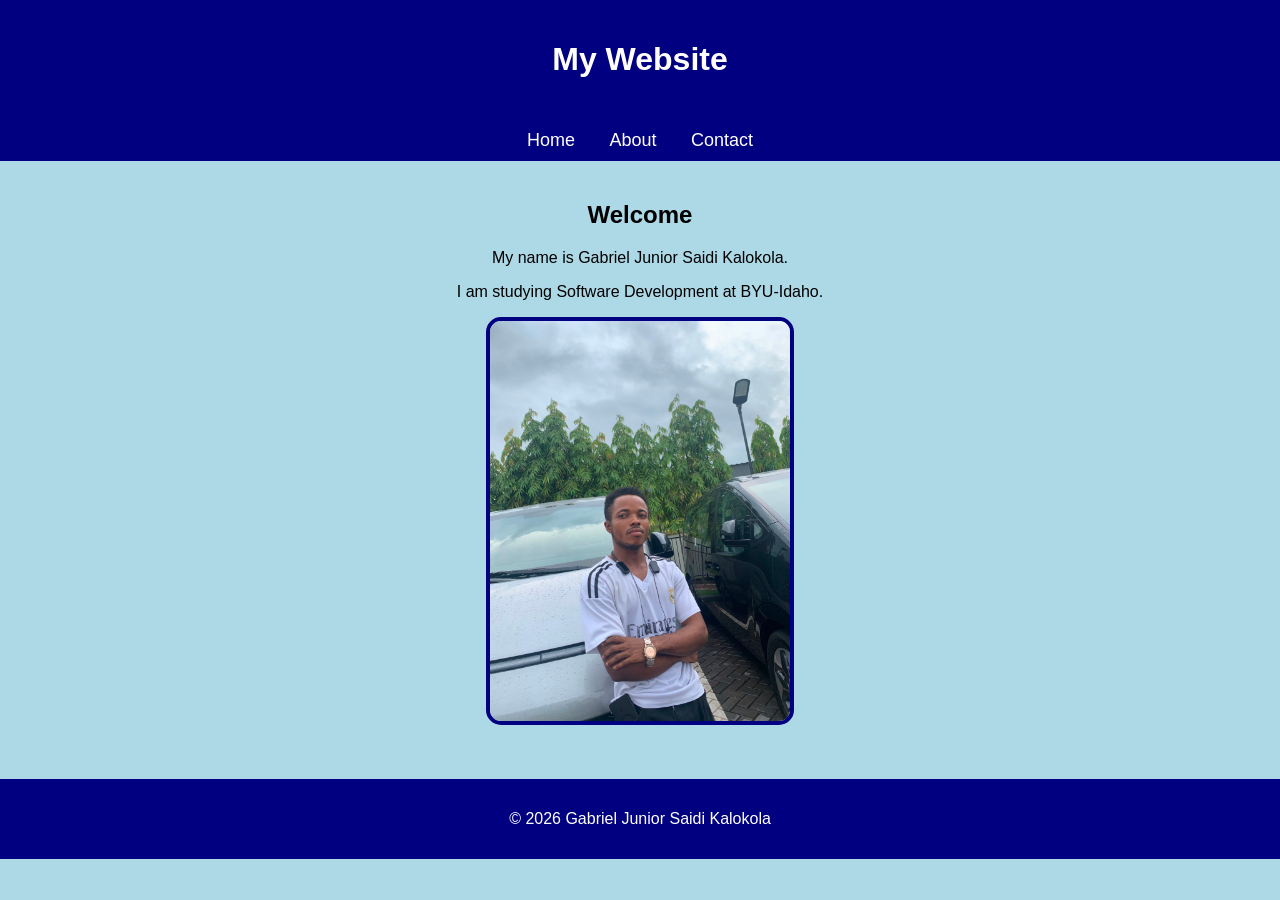
==== index.html @ b0e5aeeb "Add portfolio website Add portfolio website" ====
<!DOCTYPE html>
<html lang="en">

<head>
    <meta charset="UTF-8">
    <title>My Website</title>
    <link rel="stylesheet" href="style.css">
</head>

<body>

<header>
    <h1>My Website</h1>
</header>

<nav>
    <a href="index.html">Home</a>
    <a href="about.html">About</a>
    <a href="contact.html">Contact</a>
</nav>

<main>

<h2>Welcome</h2>

<p>My name is Gabriel Junior Saidi Kalokola.</p>

<p>I am studying Software Development at BYU-Idaho.</p>

<img src="myphoto.jpg" alt="My Photo">

</main>

<footer>

<p>© 2026 Gabriel Junior Saidi Kalokola</p>

</footer>

</body>
</html>
---- style.css ----
body {
    font-family: Arial, sans-serif;
    margin: 0;
    text-align: center;
    background-color: lightblue;
}

header {
    background-color: navy;
    color: white;
    padding: 20px;
}

nav {
    background-color: navy;
    padding: 10px;
}

nav a {
    color: white;
    text-decoration: none;
    margin: 15px;
    font-size: 18px;
}

main {
    padding: 20px;
}

img {
    max-width: 300px;
    width: 100%;
    height: auto;
    border-radius: 15px;
    border: 4px solid navy;
}

footer {
    background-color: navy;
    color: white;
    padding: 15px;
    margin-top: 30px;
}

ul,
ol {
    width: fit-content;
    margin: 20px auto;
    text-align: left;
}

/* Formulaire */
form {
    width: 350px;
    margin: 30px auto;
    text-align: left;
}

input,
textarea {
    width: 100%;
    padding: 8px;
    margin-top: 5px;
    margin-bottom: 10px;
    box-sizing: border-box;
}

input[type="submit"] {
    background-color: navy;
    color: white;
    border: none;
    cursor: pointer;
    padding: 10px;
}

input[type="submit"]:hover {
    background-color: darkblue;
}
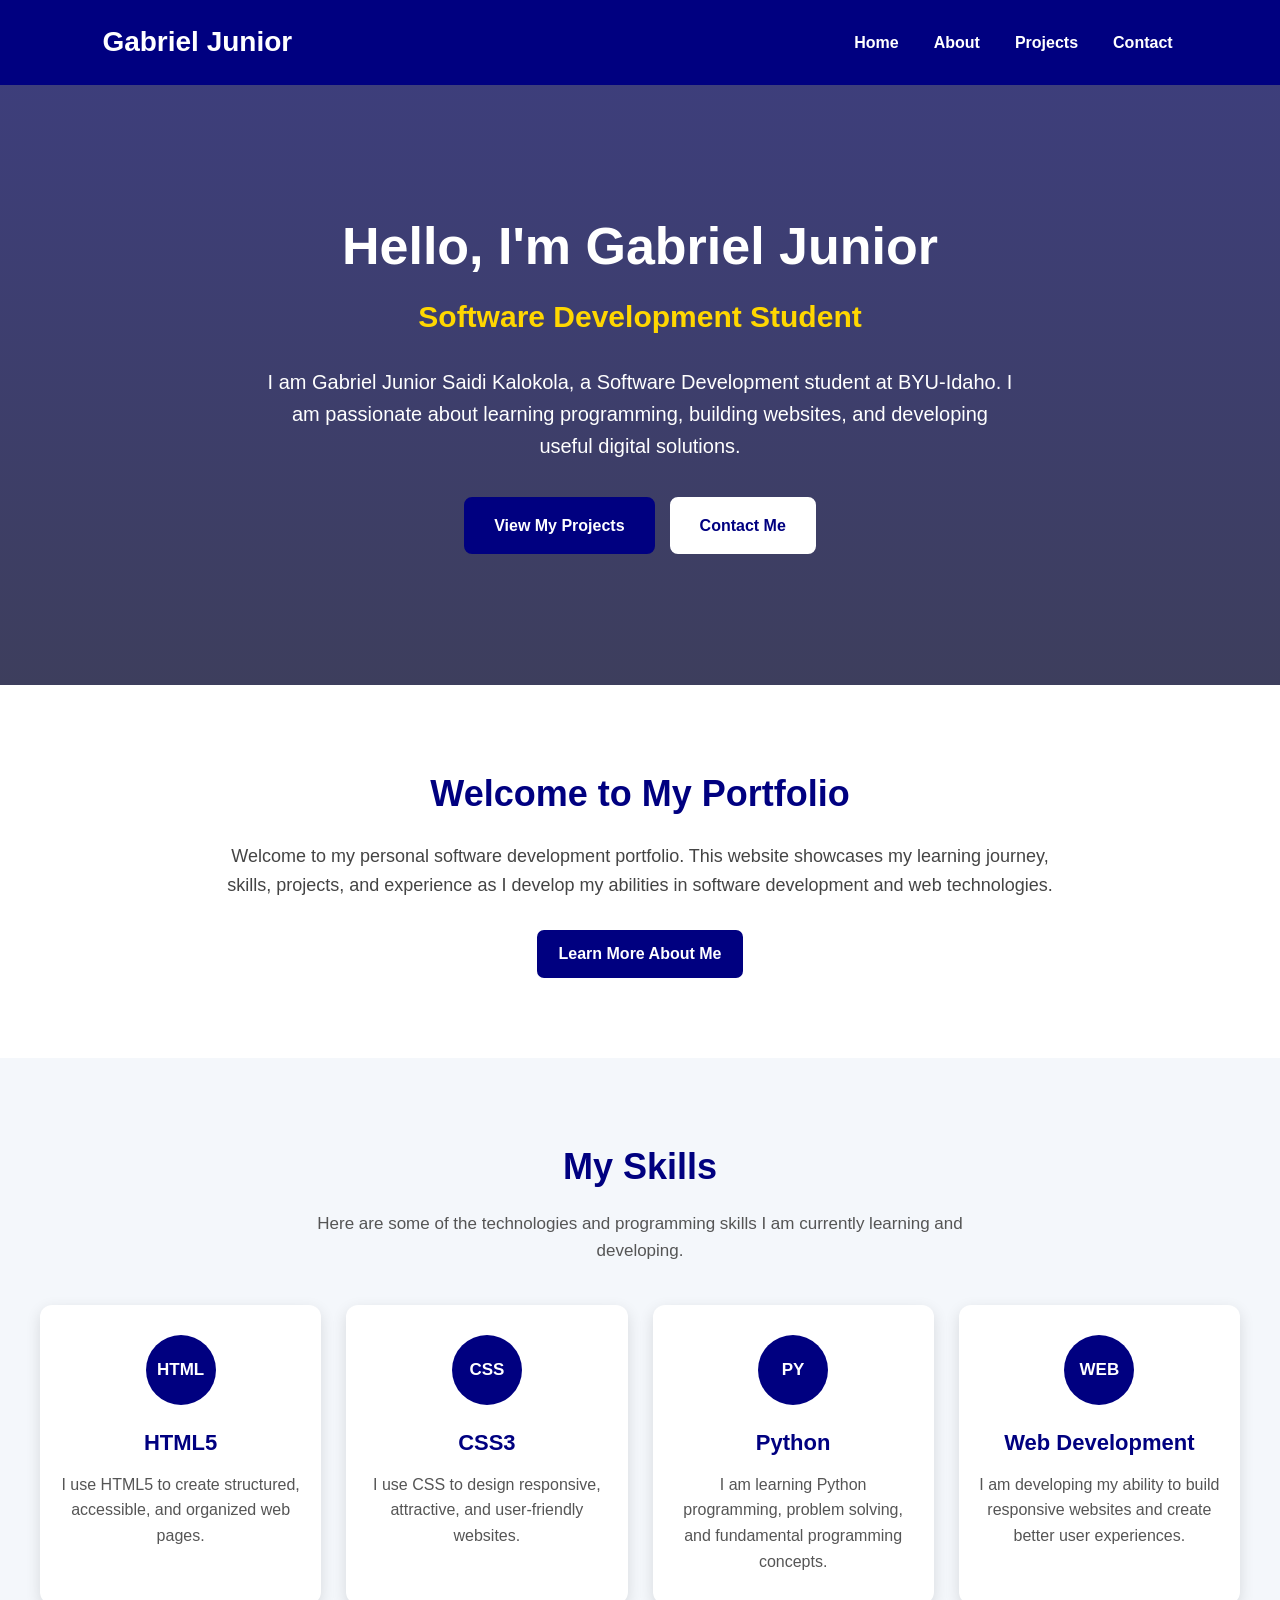
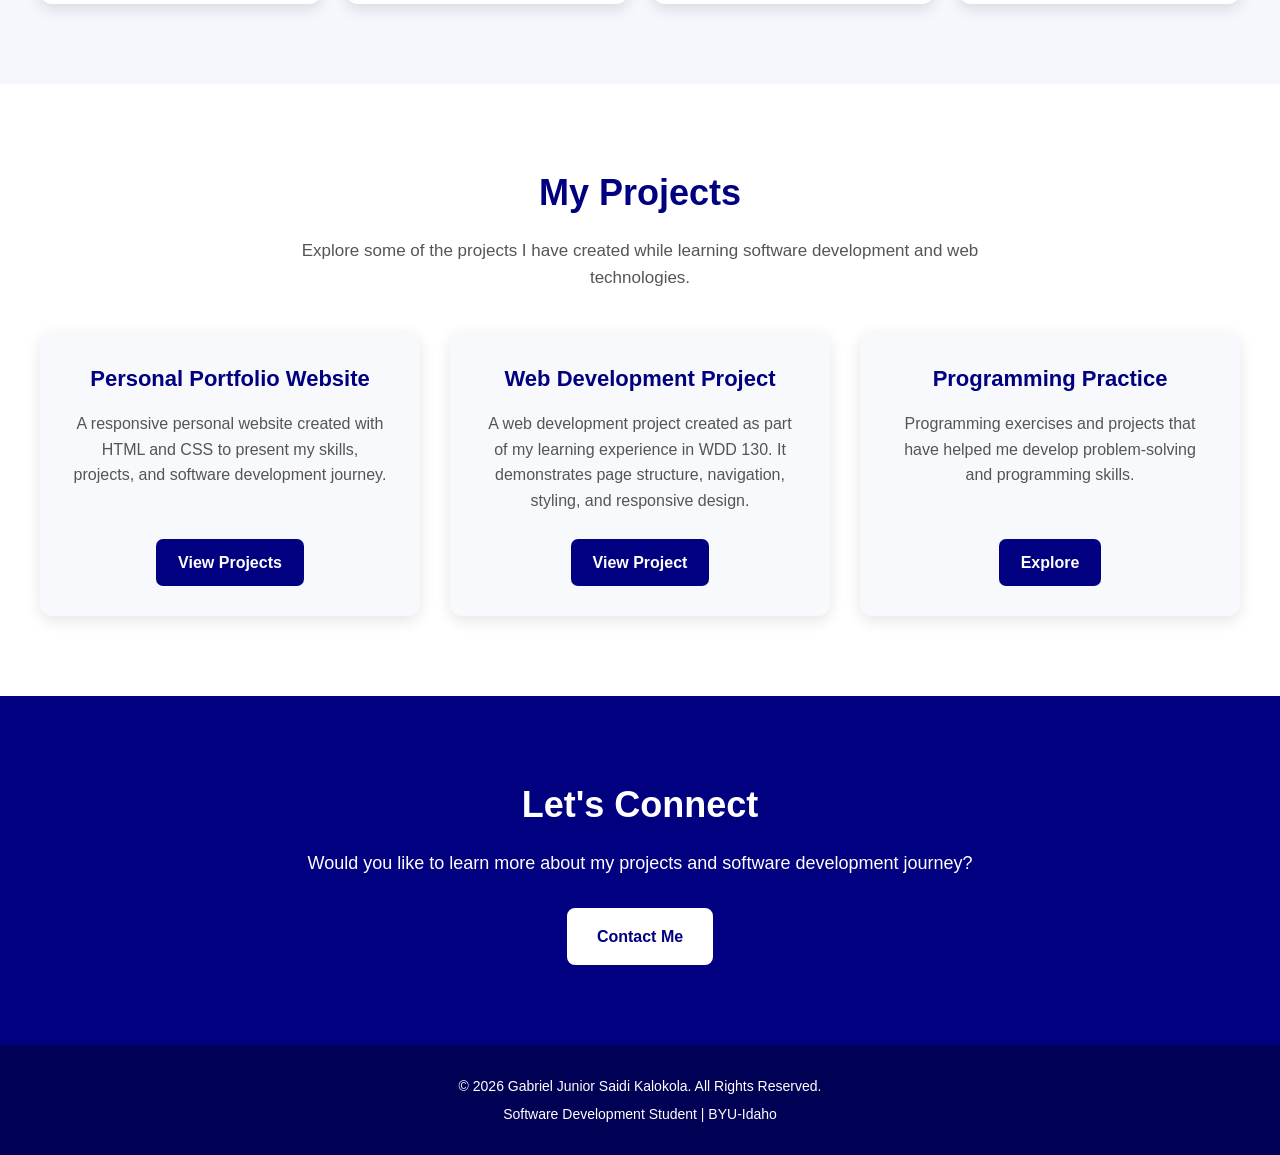
==== commit 6310a34a: "Add final portfolio pages Add portfolio website" ====
--- a/index.html
+++ b/index.html
@@ -3,39 +3,288 @@
 
 <head>
     <meta charset="UTF-8">
-    <title>My Website</title>
+    <meta name="viewport" content="width=device-width, initial-scale=1.0">
+
+    <meta name="description"
+        content="Gabriel Junior Saidi Kalokola - Software Development student portfolio. Explore my skills, projects, and web development journey.">
+
+    <title>Home | Gabriel Junior Saidi Kalokola</title>
+
     <link rel="stylesheet" href="style.css">
 </head>
 
 <body>
 
-<header>
-    <h1>My Website</h1>
-</header>
-
-<nav>
-    <a href="index.html">Home</a>
-    <a href="about.html">About</a>
-    <a href="contact.html">Contact</a>
-</nav>
-
-<main>
-
-<h2>Welcome</h2>
-
-<p>My name is Gabriel Junior Saidi Kalokola.</p>
-
-<p>I am studying Software Development at BYU-Idaho.</p>
-
-<img src="myphoto.jpg" alt="My Photo">
-
-</main>
-
-<footer>
-
-<p>© 2026 Gabriel Junior Saidi Kalokola</p>
-
-</footer>
+    <!-- HEADER -->
+    <header>
+
+        <div class="logo">
+            Gabriel Junior
+        </div>
+
+        <nav>
+            <a href="index.html">Home</a>
+            <a href="about.html">About</a>
+            <a href="gallery.html">Projects</a>
+            <a href="contact.html">Contact</a>
+        </nav>
+
+    </header>
+
+
+    <!-- MAIN CONTENT -->
+    <main>
+
+        <!-- HERO SECTION -->
+        <section class="hero">
+
+            <div class="hero-content">
+
+                <h1>
+                    Hello, I'm Gabriel Junior
+                </h1>
+
+                <h2>
+                    Software Development Student
+                </h2>
+
+                <p>
+                    I am Gabriel Junior Saidi Kalokola,
+                    a Software Development student at BYU-Idaho.
+                    I am passionate about learning programming,
+                    building websites, and developing useful digital solutions.
+                </p>
+
+                <div class="hero-buttons">
+
+                    <a href="gallery.html" class="hero-button">
+                        View My Projects
+                    </a>
+
+                    <a href="contact.html" class="hero-button secondary-button">
+                        Contact Me
+                    </a>
+
+                </div>
+
+            </div>
+
+        </section>
+
+
+        <!-- ABOUT PREVIEW -->
+        <section class="intro-section">
+
+            <div class="intro-content">
+
+                <h2>Welcome to My Portfolio</h2>
+
+                <p>
+                    Welcome to my personal software development portfolio.
+                    This website showcases my learning journey, skills,
+                    projects, and experience as I develop my abilities
+                    in software development and web technologies.
+                </p>
+
+                <a href="about.html" class="button">
+                    Learn More About Me
+                </a>
+
+            </div>
+
+        </section>
+
+
+        <!-- SKILLS SECTION -->
+        <section class="skills-section">
+
+            <h2>My Skills</h2>
+
+            <p class="section-description">
+                Here are some of the technologies and programming skills
+                I am currently learning and developing.
+            </p>
+
+            <div class="skills-container">
+
+                <!-- HTML -->
+                <div class="skill-card">
+
+                    <div class="skill-icon">
+                        HTML
+                    </div>
+
+                    <h3>HTML5</h3>
+
+                    <p>
+                        I use HTML5 to create structured,
+                        accessible, and organized web pages.
+                    </p>
+
+                </div>
+
+
+                <!-- CSS -->
+                <div class="skill-card">
+
+                    <div class="skill-icon">
+                        CSS
+                    </div>
+
+                    <h3>CSS3</h3>
+
+                    <p>
+                        I use CSS to design responsive,
+                        attractive, and user-friendly websites.
+                    </p>
+
+                </div>
+
+
+                <!-- PYTHON -->
+                <div class="skill-card">
+
+                    <div class="skill-icon">
+                        PY
+                    </div>
+
+                    <h3>Python</h3>
+
+                    <p>
+                        I am learning Python programming,
+                        problem solving, and fundamental
+                        programming concepts.
+                    </p>
+
+                </div>
+
+
+                <!-- WEB DEVELOPMENT -->
+                <div class="skill-card">
+
+                    <div class="skill-icon">
+                        WEB
+                    </div>
+
+                    <h3>Web Development</h3>
+
+                    <p>
+                        I am developing my ability to build
+                        responsive websites and create better
+                        user experiences.
+                    </p>
+
+                </div>
+
+            </div>
+
+        </section>
+
+
+        <!-- PROJECTS PREVIEW -->
+        <section class="projects-preview">
+
+            <h2>My Projects</h2>
+
+            <p class="section-description">
+                Explore some of the projects I have created
+                while learning software development and web technologies.
+            </p>
+
+            <div class="cards">
+
+                <!-- PROJECT 1 -->
+                <div class="card">
+
+                    <h3>Personal Portfolio Website</h3>
+
+                    <p>
+                        A responsive personal website created with
+                        HTML and CSS to present my skills,
+                        projects, and software development journey.
+                    </p>
+
+                    <a href="gallery.html" class="button">
+                        View Projects
+                    </a>
+
+                </div>
+
+
+                <!-- PROJECT 2 -->
+                <div class="card">
+
+                    <h3>Web Development Project</h3>
+
+                    <p>
+                        A web development project created as part
+                        of my learning experience in WDD 130.
+                        It demonstrates page structure,
+                        navigation, styling, and responsive design.
+                    </p>
+
+                    <a href="gallery.html" class="button">
+                        View Project
+                    </a>
+
+                </div>
+
+
+                <!-- PROJECT 3 -->
+                <div class="card">
+
+                    <h3>Programming Practice</h3>
+
+                    <p>
+                        Programming exercises and projects that
+                        have helped me develop problem-solving
+                        and programming skills.
+                    </p>
+
+                    <a href="gallery.html" class="button">
+                        Explore
+                    </a>
+
+                </div>
+
+            </div>
+
+        </section>
+
+
+        <!-- CALL TO ACTION -->
+        <section class="cta-section">
+
+            <h2>Let's Connect</h2>
+
+            <p>
+                Would you like to learn more about my projects
+                and software development journey?
+            </p>
+
+            <a href="contact.html" class="hero-button">
+                Contact Me
+            </a>
+
+        </section>
+
+    </main>
+
+
+    <!-- FOOTER -->
+    <footer>
+
+        <p>
+            &copy; 2026 Gabriel Junior Saidi Kalokola.
+            All Rights Reserved.
+        </p>
+
+        <p>
+            Software Development Student | BYU-Idaho
+        </p>
+
+    </footer>
 
 </body>
+
 </html>
--- a/style.css
+++ b/style.css
@@ -1,78 +1,1348 @@
+/* =========================================================
+   GABRIEL JUNIOR PORTFOLIO
+   FINAL STYLE SHEET
+   Home + About + Projects + Responsive Design
+========================================================= */
+
+
+/* =========================================================
+   1. RESET
+========================================================= */
+
+* {
+    margin: 0;
+    padding: 0;
+    box-sizing: border-box;
+}
+
+html {
+    scroll-behavior: smooth;
+}
+
 body {
-    font-family: Arial, sans-serif;
-    margin: 0;
+    font-family: Arial, Helvetica, sans-serif;
+    background-color: #f4f7fb;
+    color: #222;
+    line-height: 1.6;
+}
+
+a {
+    text-decoration: none;
+}
+
+img {
+    max-width: 100%;
+    display: block;
+}
+
+
+/* =========================================================
+   2. HEADER
+========================================================= */
+
+header {
+    background-color: #000080;
+    color: white;
+
+    padding: 20px 8%;
+
+    display: flex;
+    justify-content: space-between;
+    align-items: center;
+
+    flex-wrap: wrap;
+}
+
+.logo {
+    font-size: 28px;
+    font-weight: bold;
+}
+
+nav {
+    display: flex;
+    align-items: center;
+    gap: 25px;
+}
+
+nav a {
+    color: white;
+    font-weight: bold;
+
+    padding: 8px 5px;
+
+    transition: color 0.3s ease;
+}
+
+nav a:hover {
+    color: #ffd700;
+}
+
+
+/* =========================================================
+   3. GENERAL BUTTONS
+========================================================= */
+
+.button {
+    display: inline-block;
+
+    background-color: #000080;
+    color: white;
+
+    padding: 11px 22px;
+
+    border-radius: 7px;
+
+    font-weight: bold;
+
+    transition:
+        background-color 0.3s ease,
+        transform 0.3s ease;
+}
+
+.button:hover {
+    background-color: #000055;
+    transform: translateY(-2px);
+}
+
+
+/* =========================================================
+   4. HERO - HOME PAGE
+========================================================= */
+
+.hero {
+    min-height: 600px;
+
+    background-image:
+        linear-gradient(
+            rgba(0, 0, 80, 0.75),
+            rgba(0, 0, 40, 0.75)
+        ),
+        url("images/photo1.jpg");
+
+    background-size: cover;
+    background-position: center;
+
+    display: flex;
+    justify-content: center;
+    align-items: center;
+
+    padding: 100px 20px;
+
+    color: white;
     text-align: center;
-    background-color: lightblue;
-}
-
-header {
-    background-color: navy;
-    color: white;
-    padding: 20px;
-}
-
-nav {
-    background-color: navy;
-    padding: 10px;
-}
-
-nav a {
-    color: white;
-    text-decoration: none;
-    margin: 15px;
+}
+
+.hero-content {
+    max-width: 900px;
+}
+
+.hero-content h1 {
+    color: white;
+    font-size: 52px;
+    line-height: 1.2;
+    margin-bottom: 15px;
+}
+
+.hero-content h2 {
+    color: #ffd700;
+    font-size: 30px;
+    margin-bottom: 25px;
+}
+
+.hero-content p {
+    max-width: 750px;
+
+    margin: 0 auto 35px;
+
+    color: white;
+    font-size: 20px;
+}
+
+
+/* =========================================================
+   5. HERO BUTTONS
+========================================================= */
+
+.hero-buttons {
+    display: flex;
+    justify-content: center;
+
+    gap: 15px;
+
+    flex-wrap: wrap;
+}
+
+.hero-button {
+    display: inline-block;
+
+    background-color: #000080;
+    color: white;
+
+    padding: 14px 28px;
+
+    border-radius: 8px;
+
+    border: 2px solid #000080;
+
+    font-weight: bold;
+
+    transition: all 0.3s ease;
+}
+
+.hero-button:hover {
+    background-color: white;
+    color: #000080;
+
+    transform: translateY(-3px);
+}
+
+.secondary-button {
+    background-color: white;
+    color: #000080;
+
+    border-color: white;
+}
+
+.secondary-button:hover {
+    background-color: transparent;
+    color: white;
+
+    border-color: white;
+}
+
+
+/* =========================================================
+   6. PAGE HERO - ABOUT / PROJECTS
+========================================================= */
+
+.page-hero {
+    min-height: 300px;
+
+    background-image:
+        linear-gradient(
+            rgba(0, 0, 80, 0.78),
+            rgba(0, 0, 40, 0.78)
+        ),
+        url("images/photo1.jpg");
+
+    background-size: cover;
+    background-position: center;
+
+    display: flex;
+    justify-content: center;
+    align-items: center;
+
+    text-align: center;
+
+    padding: 70px 20px;
+
+    color: white;
+}
+
+.page-hero-content {
+    max-width: 800px;
+}
+
+.page-hero h1 {
+    font-size: 48px;
+    color: white;
+    margin-bottom: 15px;
+}
+
+.page-hero p {
+    color: white;
+    font-size: 19px;
+}
+
+
+/* =========================================================
+   7. INTRO SECTION - HOME
+========================================================= */
+
+.intro-section {
+    background-color: white;
+
+    padding: 80px 20px;
+
+    text-align: center;
+}
+
+.intro-content {
+    max-width: 850px;
+    margin: auto;
+}
+
+.intro-content h2 {
+    color: #000080;
+
+    font-size: 36px;
+
+    margin-bottom: 20px;
+}
+
+.intro-content p {
+    color: #444;
+
     font-size: 18px;
-}
-
-main {
-    padding: 20px;
-}
-
-img {
-    max-width: 300px;
+
+    margin-bottom: 30px;
+}
+
+
+/* =========================================================
+   8. SECTION DESCRIPTION
+========================================================= */
+
+.section-description {
+    max-width: 700px;
+
+    margin: 0 auto 40px;
+
+    text-align: center;
+
+    color: #555;
+
+    font-size: 17px;
+}
+
+
+/* =========================================================
+   9. SKILLS SECTION
+========================================================= */
+
+.skills-section {
+    background-color: #f4f7fb;
+
+    padding: 80px 20px;
+
+    text-align: center;
+}
+
+.skills-section h2 {
+    color: #000080;
+
+    font-size: 36px;
+
+    margin-bottom: 15px;
+}
+
+.skills-container {
+    max-width: 1200px;
+
+    margin: 40px auto 0;
+
+    display: grid;
+
+    grid-template-columns: repeat(4, 1fr);
+
+    gap: 25px;
+}
+
+
+/* =========================================================
+   10. SKILL CARDS
+========================================================= */
+
+.skill-card {
+    background-color: white;
+
+    padding: 30px 20px;
+
+    border-radius: 12px;
+
+    box-shadow:
+        0 5px 15px rgba(0, 0, 0, 0.12);
+
+    transition:
+        transform 0.3s ease,
+        box-shadow 0.3s ease;
+}
+
+.skill-card:hover {
+    transform: translateY(-8px);
+
+    box-shadow:
+        0 12px 25px rgba(0, 0, 0, 0.18);
+}
+
+.skill-icon {
+    width: 70px;
+    height: 70px;
+
+    margin: 0 auto 20px;
+
+    display: flex;
+
+    justify-content: center;
+    align-items: center;
+
+    background-color: #000080;
+
+    color: white;
+
+    border-radius: 50%;
+
+    font-weight: bold;
+
+    font-size: 17px;
+}
+
+.skill-card h3 {
+    color: #000080;
+
+    font-size: 22px;
+
+    margin-bottom: 12px;
+}
+
+.skill-card p {
+    color: #555;
+}
+
+
+/* =========================================================
+   11. PROJECTS PREVIEW - HOME
+========================================================= */
+
+.projects-preview {
+    background-color: white;
+
+    padding: 80px 20px;
+
+    text-align: center;
+}
+
+.projects-preview h2 {
+    color: #000080;
+
+    font-size: 36px;
+
+    margin-bottom: 15px;
+}
+
+
+/* =========================================================
+   12. HOME PROJECT CARDS
+========================================================= */
+
+.cards {
+    max-width: 1200px;
+
+    margin: 40px auto 0;
+
+    display: grid;
+
+    grid-template-columns: repeat(3, 1fr);
+
+    gap: 30px;
+}
+
+.card {
+    background-color: #f8f9fc;
+
+    padding: 30px;
+
+    border-radius: 12px;
+
+    box-shadow:
+        0 5px 15px rgba(0, 0, 0, 0.10);
+
+    display: flex;
+
+    flex-direction: column;
+
+    align-items: center;
+
+    transition:
+        transform 0.3s ease,
+        box-shadow 0.3s ease;
+}
+
+.card:hover {
+    transform: translateY(-8px);
+
+    box-shadow:
+        0 12px 25px rgba(0, 0, 0, 0.18);
+}
+
+.card h3 {
+    color: #000080;
+
+    font-size: 22px;
+
+    margin-bottom: 15px;
+}
+
+.card p {
+    color: #555;
+
+    margin-bottom: 25px;
+
+    flex-grow: 1;
+}
+
+
+/* =========================================================
+   13. ABOUT SECTION
+========================================================= */
+
+.about-section {
+    background-color: white;
+
+    padding: 80px 20px;
+}
+
+.about-container {
+    max-width: 1100px;
+
+    margin: auto;
+
+    display: grid;
+
+    grid-template-columns: 350px 1fr;
+
+    align-items: center;
+
+    gap: 60px;
+}
+
+
+/* ABOUT IMAGE */
+
+.about-image {
+    display: flex;
+    justify-content: center;
+}
+
+.about-image img {
+    width: 320px;
+    height: 320px;
+
+    object-fit: cover;
+
+    border-radius: 50%;
+
+    border: 6px solid #000080;
+
+    box-shadow:
+        0 8px 25px rgba(0, 0, 0, 0.18);
+}
+
+
+/* ABOUT TEXT */
+
+.about-text {
+    max-width: 650px;
+}
+
+.about-text h2 {
+    color: #000080;
+
+    font-size: 36px;
+
+    margin-bottom: 20px;
+}
+
+.about-text p {
+    color: #555;
+
+    font-size: 17px;
+
+    margin-bottom: 18px;
+}
+
+
+/* =========================================================
+   14. ABOUT DETAILS
+========================================================= */
+
+.about-details {
+    background-color: #f4f7fb;
+
+    padding: 80px 20px;
+}
+
+.details-container {
+    max-width: 1200px;
+
+    margin: auto;
+
+    display: grid;
+
+    grid-template-columns: repeat(3, 1fr);
+
+    gap: 30px;
+}
+
+.detail-card {
+    background-color: white;
+
+    padding: 30px;
+
+    border-radius: 12px;
+
+    box-shadow:
+        0 5px 15px rgba(0, 0, 0, 0.10);
+
+    transition:
+        transform 0.3s ease,
+        box-shadow 0.3s ease;
+}
+
+.detail-card:hover {
+    transform: translateY(-7px);
+
+    box-shadow:
+        0 12px 25px rgba(0, 0, 0, 0.16);
+}
+
+.detail-card h2 {
+    color: #000080;
+
+    font-size: 25px;
+
+    margin-bottom: 20px;
+}
+
+.detail-card ul,
+.detail-card ol {
+    padding-left: 22px;
+
+    color: #555;
+}
+
+.detail-card li {
+    margin-bottom: 10px;
+}
+
+
+/* =========================================================
+   15. PROJECTS PAGE
+========================================================= */
+
+.projects-section {
+    background-color: white;
+
+    padding: 80px 20px;
+
+    text-align: center;
+}
+
+.projects-section h2 {
+    color: #000080;
+
+    font-size: 36px;
+
+    margin-bottom: 15px;
+}
+
+
+/* =========================================================
+   16. PROJECT GRID
+========================================================= */
+
+.projects-grid {
+    max-width: 1200px;
+
+    margin: 40px auto 0;
+
+    display: grid;
+
+    grid-template-columns: repeat(3, 1fr);
+
+    gap: 30px;
+}
+
+
+/* =========================================================
+   17. PROJECT CARD
+========================================================= */
+
+.project-card {
+    background-color: #f8f9fc;
+
+    border-radius: 12px;
+
+    overflow: hidden;
+
+    box-shadow:
+        0 5px 15px rgba(0, 0, 0, 0.10);
+
+    text-align: left;
+
+    transition:
+        transform 0.3s ease,
+        box-shadow 0.3s ease;
+}
+
+.project-card:hover {
+    transform: translateY(-8px);
+
+    box-shadow:
+        0 15px 30px rgba(0, 0, 0, 0.18);
+}
+
+
+/* PROJECT IMAGE */
+
+.project-card img {
     width: 100%;
-    height: auto;
-    border-radius: 15px;
-    border: 4px solid navy;
-}
+
+    height: 220px;
+
+    object-fit: cover;
+
+    transition: transform 0.4s ease;
+}
+
+.project-card:hover img {
+    transform: scale(1.05);
+}
+
+
+/* PROJECT CONTENT */
+
+.project-content {
+    padding: 25px;
+}
+
+.project-category {
+    display: inline-block;
+
+    background-color: #000080;
+
+    color: white;
+
+    padding: 5px 10px;
+
+    border-radius: 5px;
+
+    font-size: 12px;
+
+    font-weight: bold;
+
+    margin-bottom: 12px;
+}
+
+.project-content h3 {
+    color: #000080;
+
+    font-size: 23px;
+
+    margin-bottom: 12px;
+}
+
+.project-content p {
+    color: #555;
+
+    margin-bottom: 15px;
+}
+
+.project-content .technologies {
+    font-size: 14px;
+
+    color: #333;
+}
+
+
+/* =========================================================
+   18. CALL TO ACTION
+========================================================= */
+
+.cta-section {
+    background-color: #000080;
+
+    color: white;
+
+    padding: 80px 20px;
+
+    text-align: center;
+}
+
+.cta-section h2 {
+    font-size: 36px;
+
+    margin-bottom: 15px;
+}
+
+.cta-section p {
+    font-size: 18px;
+
+    margin-bottom: 30px;
+}
+
+.cta-section .hero-button {
+    background-color: white;
+
+    color: #000080;
+
+    border-color: white;
+}
+
+.cta-section .hero-button:hover {
+    background-color: transparent;
+
+    color: white;
+
+    border-color: white;
+}
+
+
+/* =========================================================
+   19. FOOTER
+========================================================= */
 
 footer {
-    background-color: navy;
-    color: white;
-    padding: 15px;
-    margin-top: 30px;
-}
-
-ul,
-ol {
-    width: fit-content;
-    margin: 20px auto;
-    text-align: left;
-}
-
-/* Formulaire */
-form {
-    width: 350px;
-    margin: 30px auto;
-    text-align: left;
-}
-
-input,
-textarea {
+    background-color: #000055;
+
+    color: white;
+
+    text-align: center;
+
+    padding: 25px 20px;
+
+    font-size: 14px;
+}
+
+footer p {
+    margin: 5px 0;
+}
+
+
+/* =========================================================
+   20. ANIMATIONS
+========================================================= */
+
+.hero-content,
+.page-hero-content,
+.intro-content,
+.skill-card,
+.card,
+.project-card,
+.detail-card,
+.about-container {
+    animation: fadeIn 0.8s ease;
+}
+
+@keyframes fadeIn {
+
+    from {
+        opacity: 0;
+        transform: translateY(25px);
+    }
+
+    to {
+        opacity: 1;
+        transform: translateY(0);
+    }
+}
+
+
+/* =========================================================
+   21. TABLET RESPONSIVE DESIGN
+========================================================= */
+
+@media (max-width: 1000px) {
+
+    /* HEADER */
+
+    header {
+        padding: 20px 5%;
+    }
+
+
+    /* SKILLS */
+
+    .skills-container {
+        grid-template-columns: repeat(2, 1fr);
+    }
+
+
+    /* PROJECTS */
+
+    .projects-grid {
+        grid-template-columns: repeat(2, 1fr);
+    }
+
+    .cards {
+        grid-template-columns: repeat(2, 1fr);
+    }
+
+
+    /* ABOUT */
+
+    .about-container {
+        grid-template-columns: 1fr;
+
+        text-align: center;
+
+        gap: 40px;
+    }
+
+    .about-text {
+        max-width: 800px;
+        margin: auto;
+    }
+
+
+    /* DETAILS */
+
+    .details-container {
+        grid-template-columns: repeat(2, 1fr);
+    }
+
+
+    /* HERO */
+
+    .hero-content h1 {
+        font-size: 44px;
+    }
+
+}
+
+
+/* =========================================================
+   22. MOBILE RESPONSIVE DESIGN
+========================================================= */
+
+@media (max-width: 600px) {
+
+    /* HEADER */
+
+    header {
+        flex-direction: column;
+
+        gap: 20px;
+
+        text-align: center;
+
+        padding: 20px;
+    }
+
+    .logo {
+        font-size: 24px;
+    }
+
+    nav {
+        flex-direction: column;
+
+        gap: 10px;
+    }
+
+    nav a {
+        padding: 5px;
+    }
+
+
+    /* HOME HERO */
+
+    .hero {
+        min-height: 550px;
+
+        padding: 80px 20px;
+    }
+
+    .hero-content h1 {
+        font-size: 34px;
+    }
+
+    .hero-content h2 {
+        font-size: 23px;
+    }
+
+    .hero-content p {
+        font-size: 17px;
+    }
+
+
+    /* PAGE HERO */
+
+    .page-hero {
+        min-height: 250px;
+
+        padding: 60px 20px;
+    }
+
+    .page-hero h1 {
+        font-size: 36px;
+    }
+
+    .page-hero p {
+        font-size: 17px;
+    }
+
+
+    /* GENERAL SECTIONS */
+
+    .intro-section,
+    .skills-section,
+    .projects-preview,
+    .about-section,
+    .about-details,
+    .projects-section,
+    .cta-section {
+        padding: 60px 20px;
+    }
+
+
+    /* SECTION HEADINGS */
+
+    .intro-content h2,
+    .skills-section h2,
+    .projects-preview h2,
+    .projects-section h2,
+    .cta-section h2 {
+        font-size: 30px;
+    }
+
+
+    /* SKILLS */
+
+    .skills-container {
+        grid-template-columns: 1fr;
+    }
+
+    .skill-card {
+        width: 100%;
+    }
+
+
+    /* HOME PROJECTS */
+
+    .cards {
+        grid-template-columns: 1fr;
+    }
+
+    .card {
+        width: 100%;
+    }
+
+
+    /* PROJECT PAGE */
+
+    .projects-grid {
+        grid-template-columns: 1fr;
+    }
+
+    .project-card {
+        width: 100%;
+    }
+
+    .project-card img {
+        height: 230px;
+    }
+
+
+    /* ABOUT */
+
+    .about-container {
+        grid-template-columns: 1fr;
+
+        gap: 35px;
+    }
+
+    .about-image img {
+        width: 250px;
+        height: 250px;
+    }
+
+    .about-text {
+        text-align: center;
+    }
+
+    .about-text h2 {
+        font-size: 30px;
+    }
+
+
+    /* ABOUT DETAILS */
+
+    .details-container {
+        grid-template-columns: 1fr;
+    }
+
+    .detail-card {
+        width: 100%;
+    }
+
+
+    /* BUTTONS */
+
+    .hero-buttons {
+        flex-direction: column;
+
+        align-items: center;
+    }
+
+    .hero-button {
+        width: 90%;
+
+        max-width: 300px;
+    }
+
+
+    /* FOOTER */
+
+    footer {
+        padding: 25px 15px;
+    }
+
+}
+
+
+/* =========================================================
+   23. SMALL PHONES
+========================================================= */
+
+@media (max-width: 400px) {
+
+    .hero-content h1 {
+        font-size: 29px;
+    }
+
+    .hero-content h2 {
+        font-size: 20px;
+    }
+
+    .hero-content p {
+        font-size: 16px;
+    }
+
+    .page-hero h1 {
+        font-size: 30px;
+    }
+
+    .page-hero p {
+        font-size: 16px;
+    }
+
+    .about-image img {
+        width: 220px;
+        height: 220px;
+    }
+
+    .button {
+        padding: 10px 18px;
+    }
+
+}
+/* =========================================================
+   CONTACT PAGE
+========================================================= */
+
+.contact-section {
+    background-color: #f4f7fb;
+    padding: 80px 20px;
+}
+
+.contact-container {
+    max-width: 1100px;
+    margin: auto;
+
+    display: grid;
+    grid-template-columns: 1fr 1.2fr;
+
+    gap: 50px;
+
+    align-items: start;
+}
+
+
+/* CONTACT INFORMATION */
+
+.contact-info {
+    background-color: white;
+
+    padding: 35px;
+
+    border-radius: 12px;
+
+    box-shadow:
+        0 5px 15px rgba(0, 0, 0, 0.10);
+}
+
+.contact-info h2 {
+    color: #000080;
+
+    font-size: 30px;
+
+    margin-bottom: 20px;
+}
+
+.contact-info > p {
+    color: #555;
+
+    margin-bottom: 30px;
+}
+
+.contact-item {
+    border-top: 1px solid #e0e0e0;
+
+    padding-top: 20px;
+
+    margin-top: 20px;
+}
+
+.contact-item h3 {
+    color: #000080;
+
+    margin-bottom: 7px;
+}
+
+.contact-item p {
+    color: #555;
+}
+
+.contact-item a {
+    color: #000080;
+
+    font-weight: bold;
+}
+
+.contact-item a:hover {
+    color: #000055;
+}
+
+
+/* CONTACT FORM */
+
+.contact-form-container {
+    background-color: white;
+
+    padding: 35px;
+
+    border-radius: 12px;
+
+    box-shadow:
+        0 5px 15px rgba(0, 0, 0, 0.10);
+}
+
+.contact-form-container h2 {
+    color: #000080;
+
+    font-size: 30px;
+
+    margin-bottom: 25px;
+}
+
+.contact-form {
+    display: flex;
+
+    flex-direction: column;
+}
+
+.form-group {
+    margin-bottom: 20px;
+}
+
+.form-group label {
+    display: block;
+
+    color: #333;
+
+    font-weight: bold;
+
+    margin-bottom: 7px;
+}
+
+.form-group input,
+.form-group textarea {
     width: 100%;
-    padding: 8px;
-    margin-top: 5px;
-    margin-bottom: 10px;
-    box-sizing: border-box;
-}
-
-input[type="submit"] {
-    background-color: navy;
-    color: white;
+
+    padding: 13px;
+
+    border: 1px solid #ccc;
+
+    border-radius: 7px;
+
+    font-family: inherit;
+
+    font-size: 16px;
+
+    outline: none;
+
+    transition:
+        border-color 0.3s ease,
+        box-shadow 0.3s ease;
+}
+
+.form-group input:focus,
+.form-group textarea:focus {
+    border-color: #000080;
+
+    box-shadow:
+        0 0 0 3px rgba(0, 0, 128, 0.10);
+}
+
+.form-group textarea {
+    resize: vertical;
+}
+
+
+/* SUBMIT BUTTON */
+
+.submit-btn {
+    align-self: flex-start;
+
+    background-color: #000080;
+
+    color: white;
+
     border: none;
+
+    padding: 13px 25px;
+
+    border-radius: 7px;
+
+    font-size: 16px;
+
+    font-weight: bold;
+
     cursor: pointer;
-    padding: 10px;
-}
-
-input[type="submit"]:hover {
-    background-color: darkblue;
+
+    transition:
+        background-color 0.3s ease,
+        transform 0.3s ease;
+}
+
+.submit-btn:hover {
+    background-color: #000055;
+
+    transform: translateY(-2px);
+}
+
+
+/* CONTACT MOBILE */
+
+@media (max-width: 800px) {
+
+    .contact-container {
+        grid-template-columns: 1fr;
+
+        gap: 30px;
+    }
+
+    .contact-info,
+    .contact-form-container {
+        padding: 25px;
+    }
+
+}
+
+
+@media (max-width: 600px) {
+
+    .contact-section {
+        padding: 60px 20px;
+    }
+
+    .contact-info h2,
+    .contact-form-container h2 {
+        font-size: 26px;
+    }
+
+    .submit-btn {
+        width: 100%;
+    }
+
 }
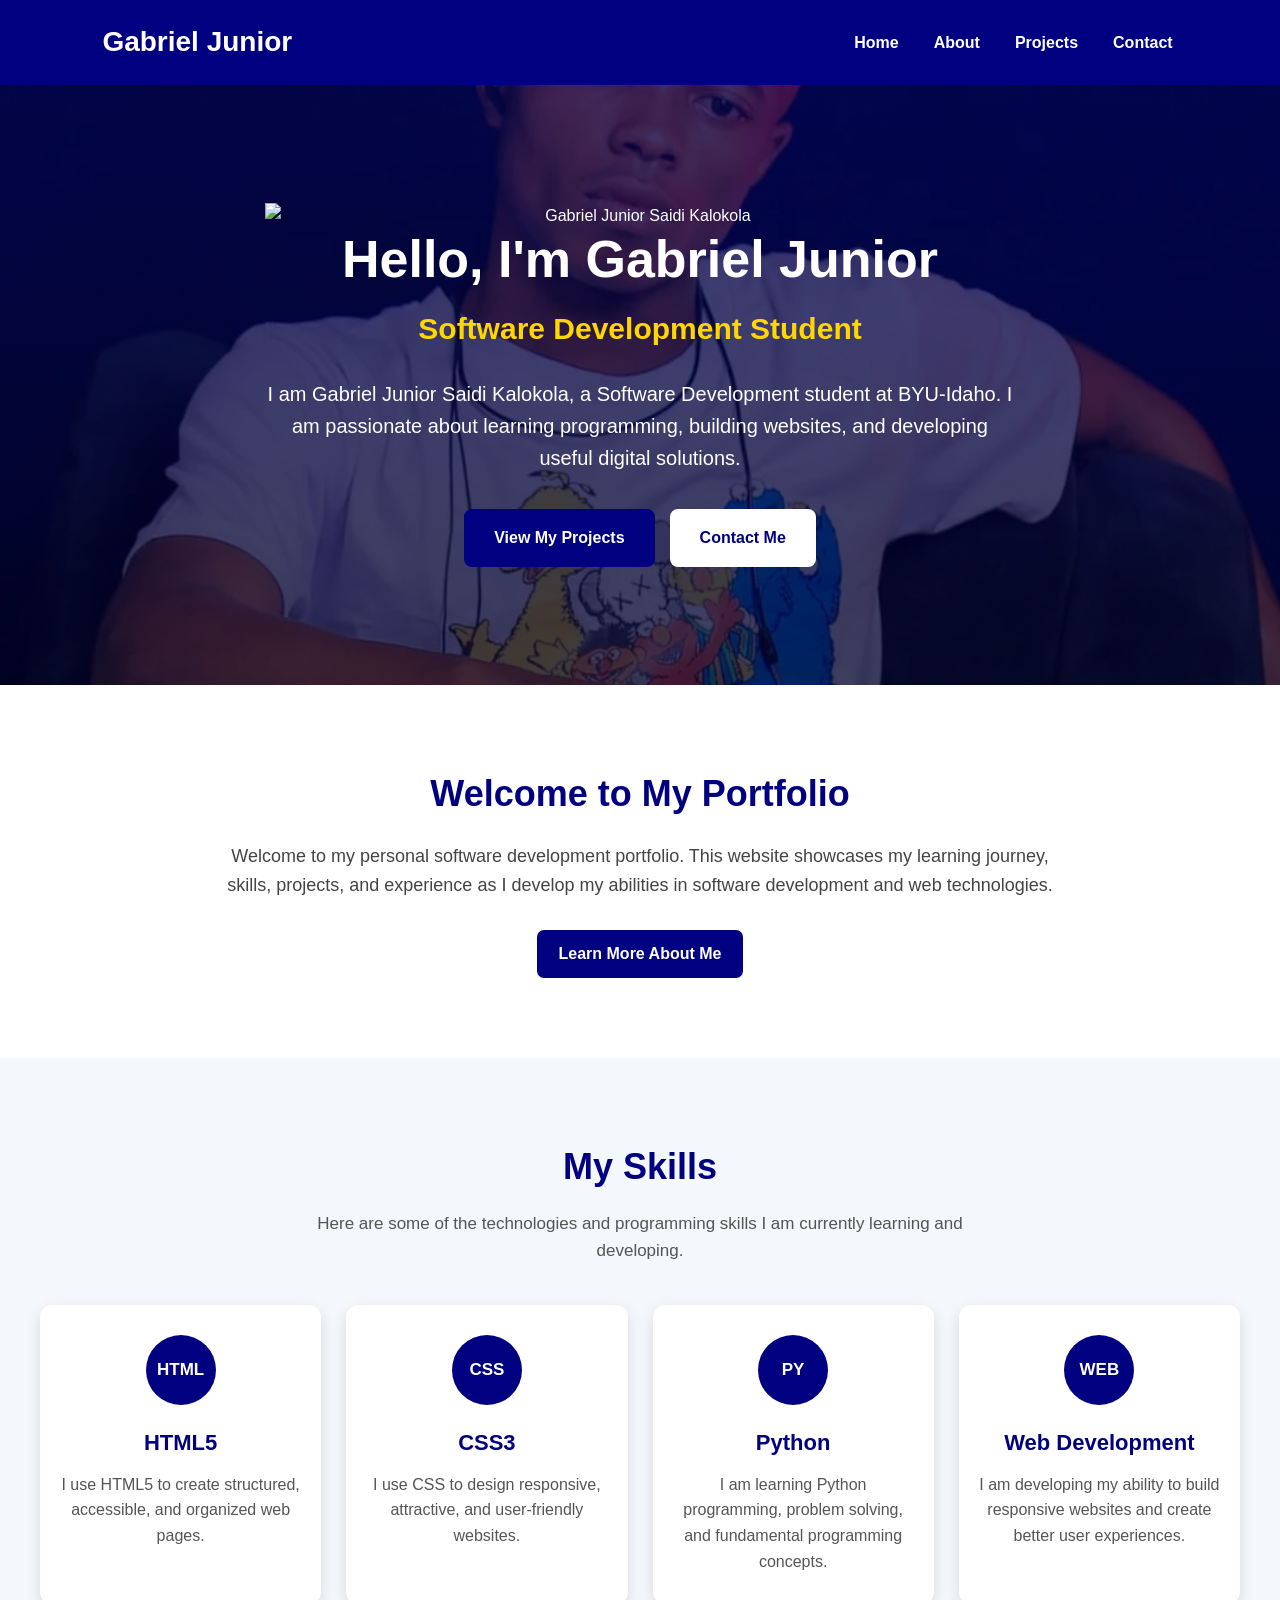
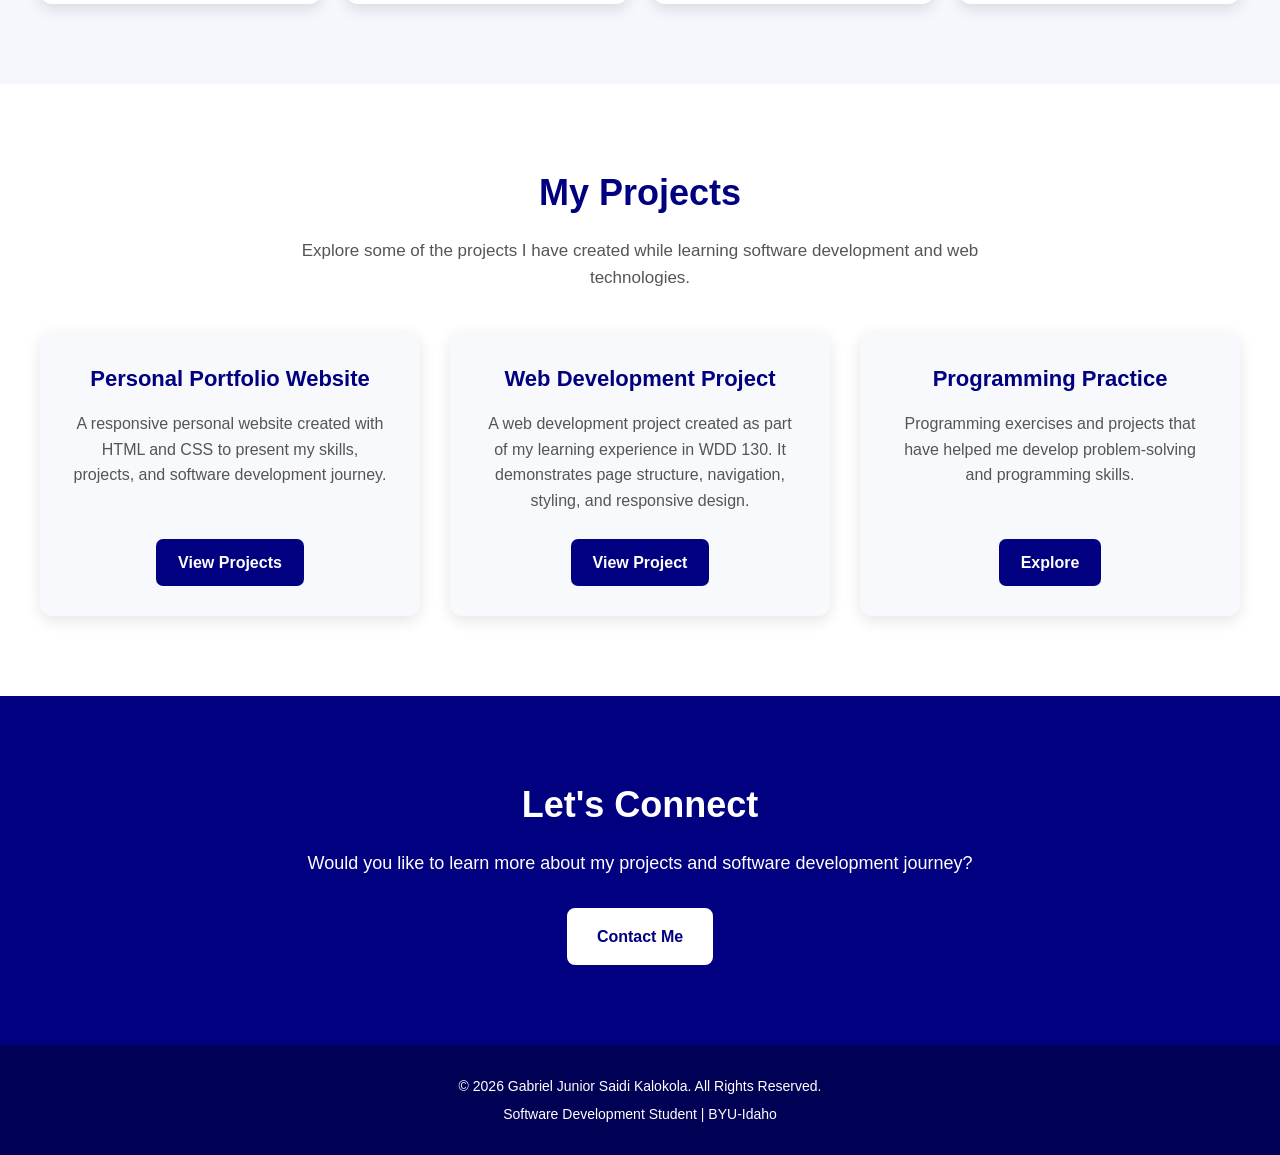
==== commit a3997806: "Add hero image and enhance layout in index.html Added hero image to the portfolio section and improv" ====
--- a/index.html
+++ b/index.html
@@ -40,9 +40,13 @@
 
             <div class="hero-content">
 
-                <h1>
-                    Hello, I'm Gabriel Junior
-                </h1>
+    <div class="hero-image">
+        <img src="images/TON_IMAGE.jpg" alt="Gabriel Junior Saidi Kalokola">
+    </div>
+
+    <h1>
+        Hello, I'm Gabriel Junior
+    </h1>
 
                 <h2>
                     Software Development Student
@@ -287,4 +291,4 @@
 
 </body>
 
-</html>+</html>
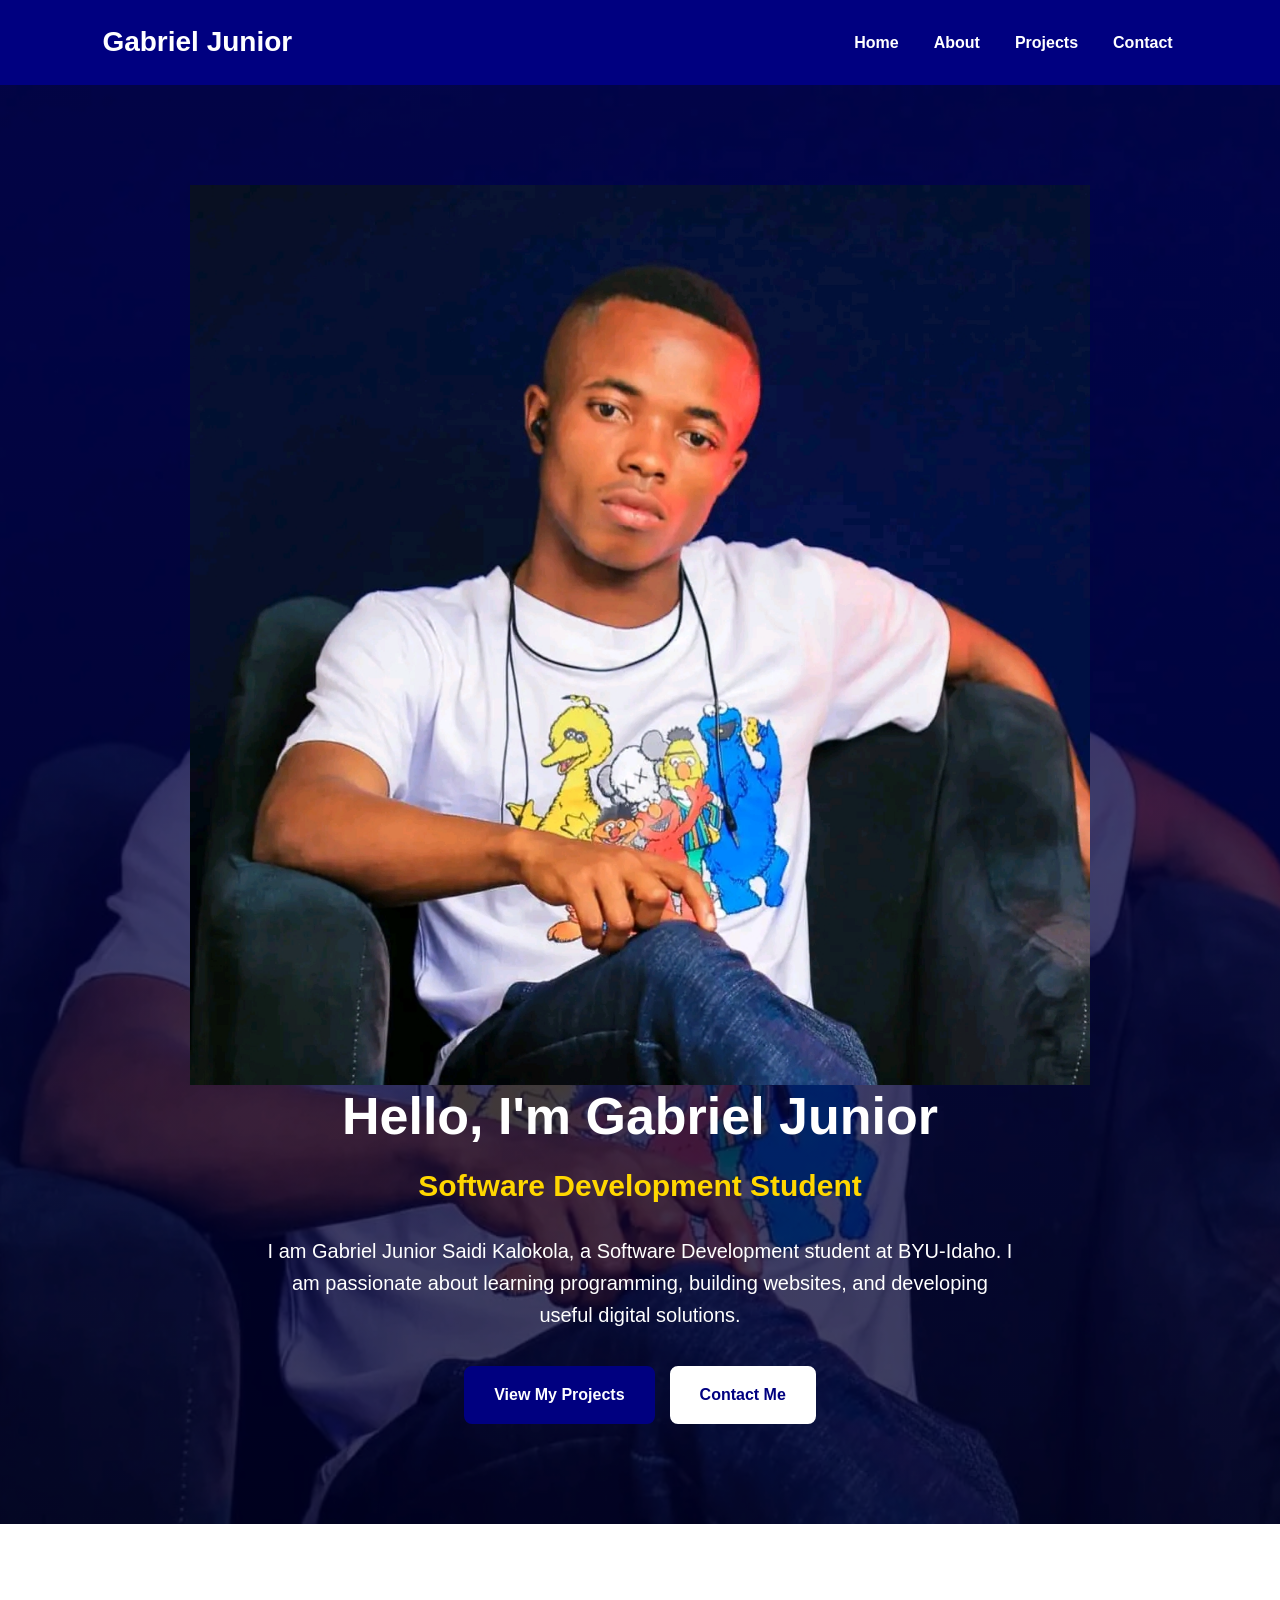
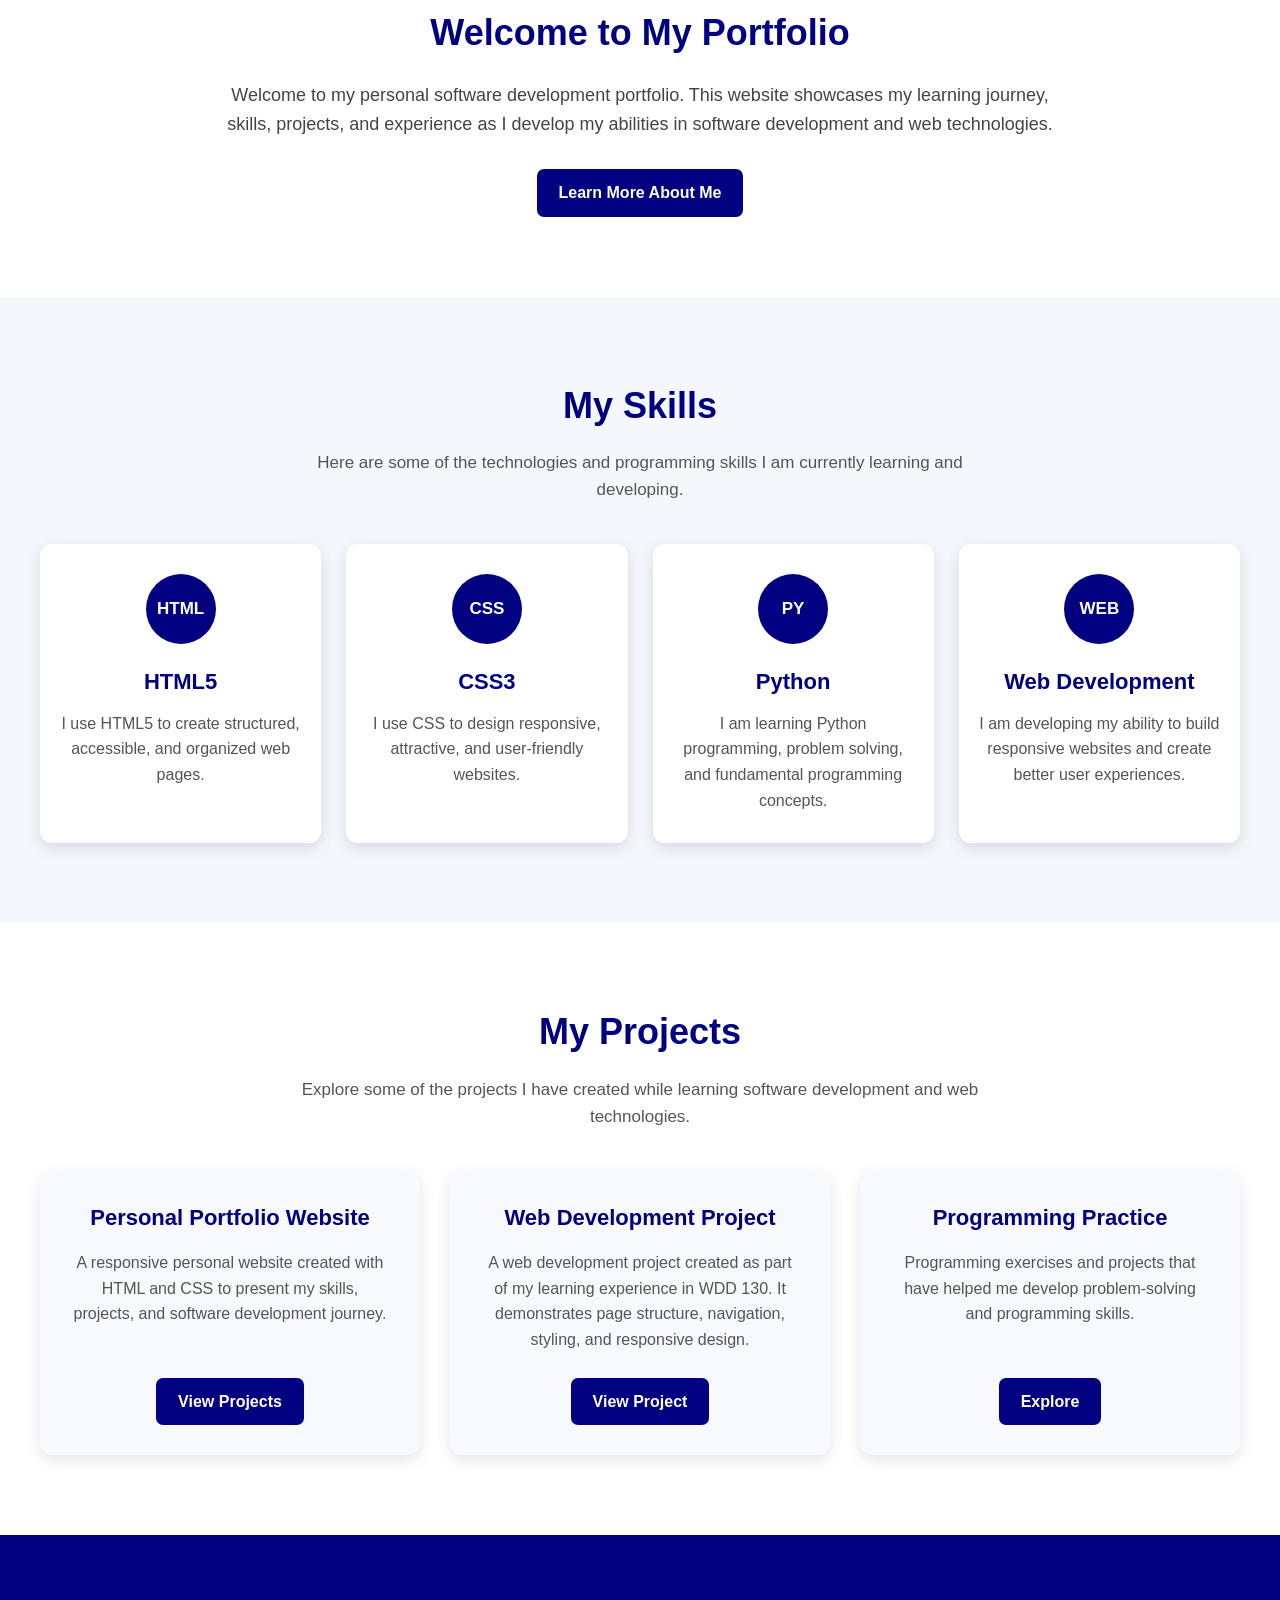
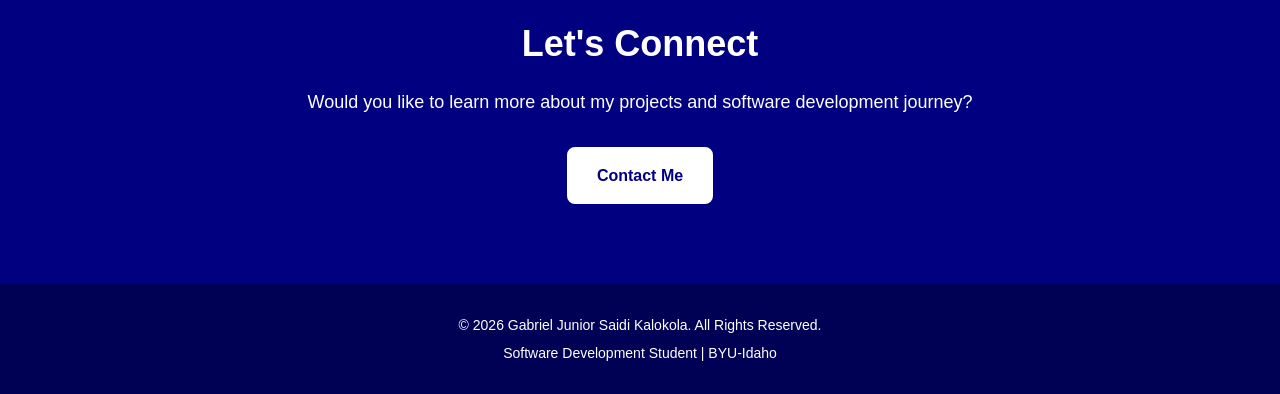
==== commit 7d96ad43: "Update index.html" ====
--- a/index.html
+++ b/index.html
@@ -41,7 +41,7 @@
             <div class="hero-content">
 
     <div class="hero-image">
-        <img src="images/TON_IMAGE.jpg" alt="Gabriel Junior Saidi Kalokola">
+        <img src="images/photo1.jpg" alt="Gabriel Junior Saidi Kalokola">
     </div>
 
     <h1>
